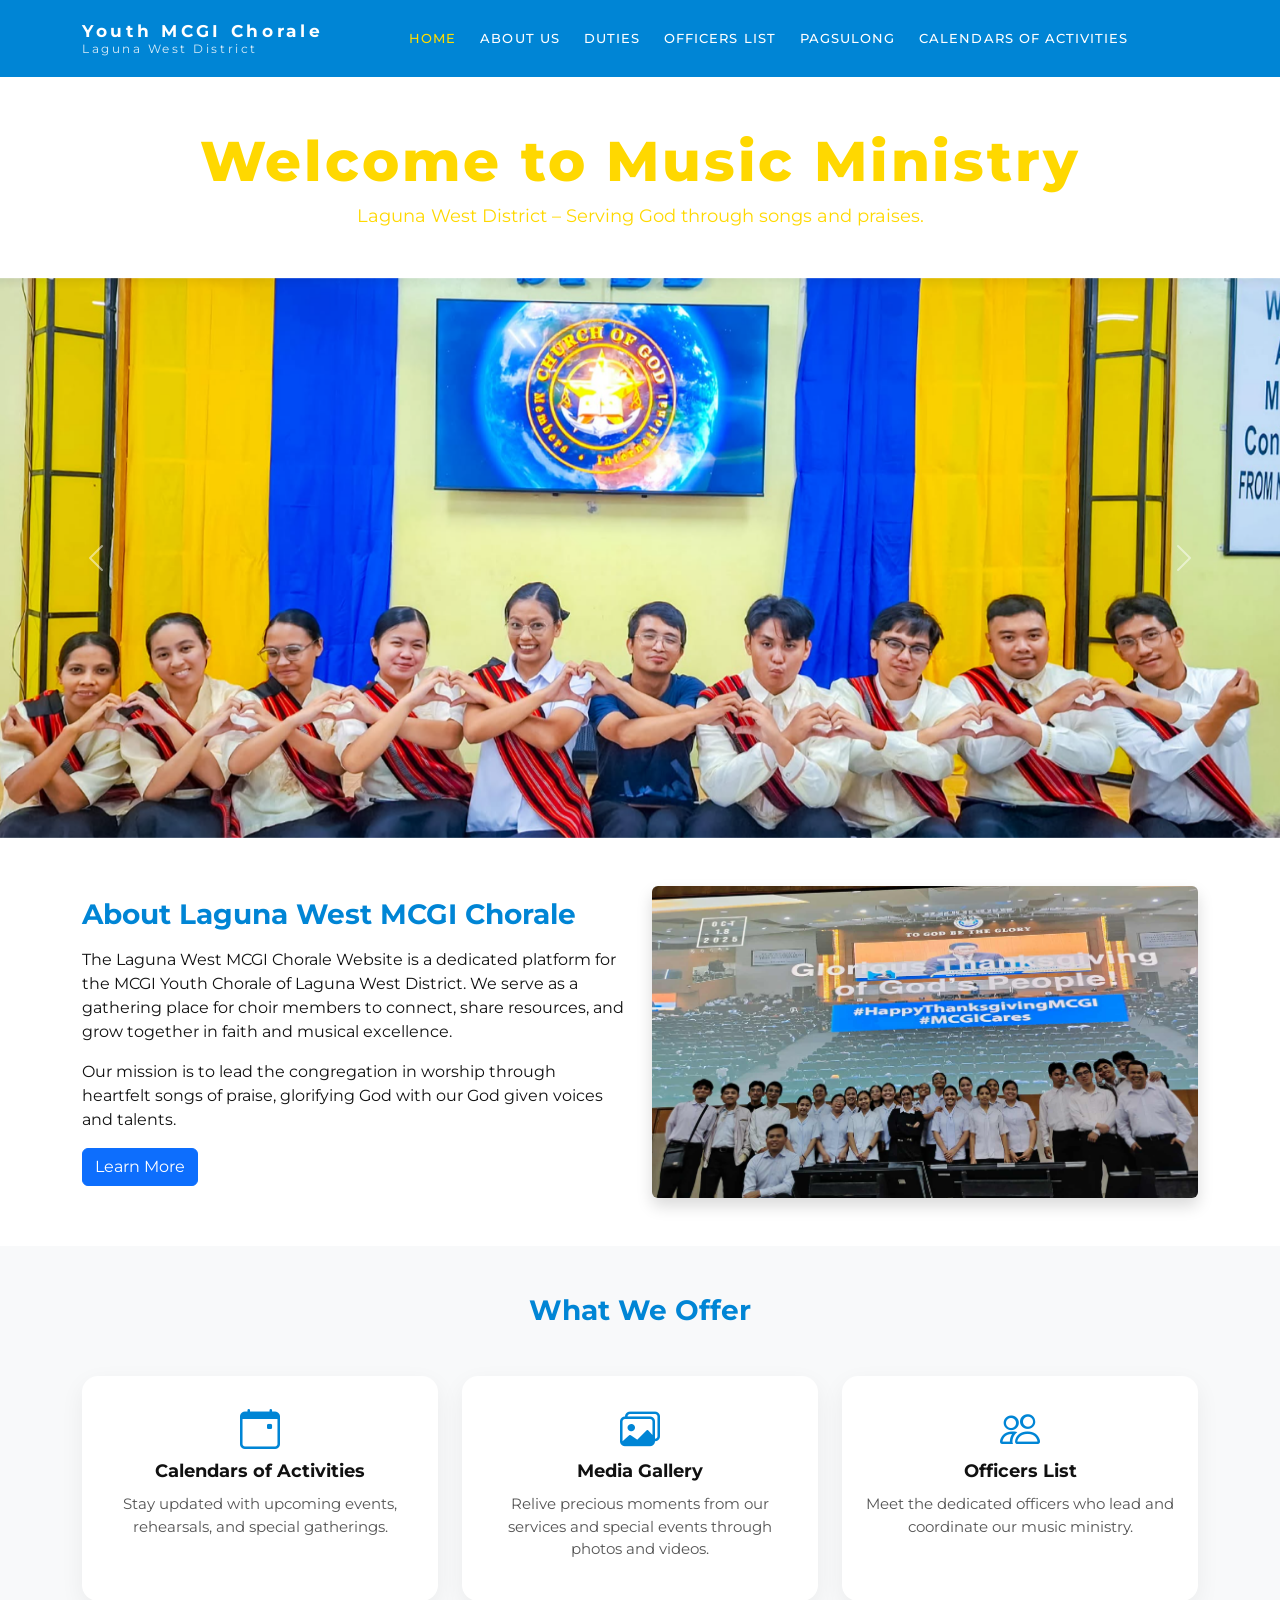
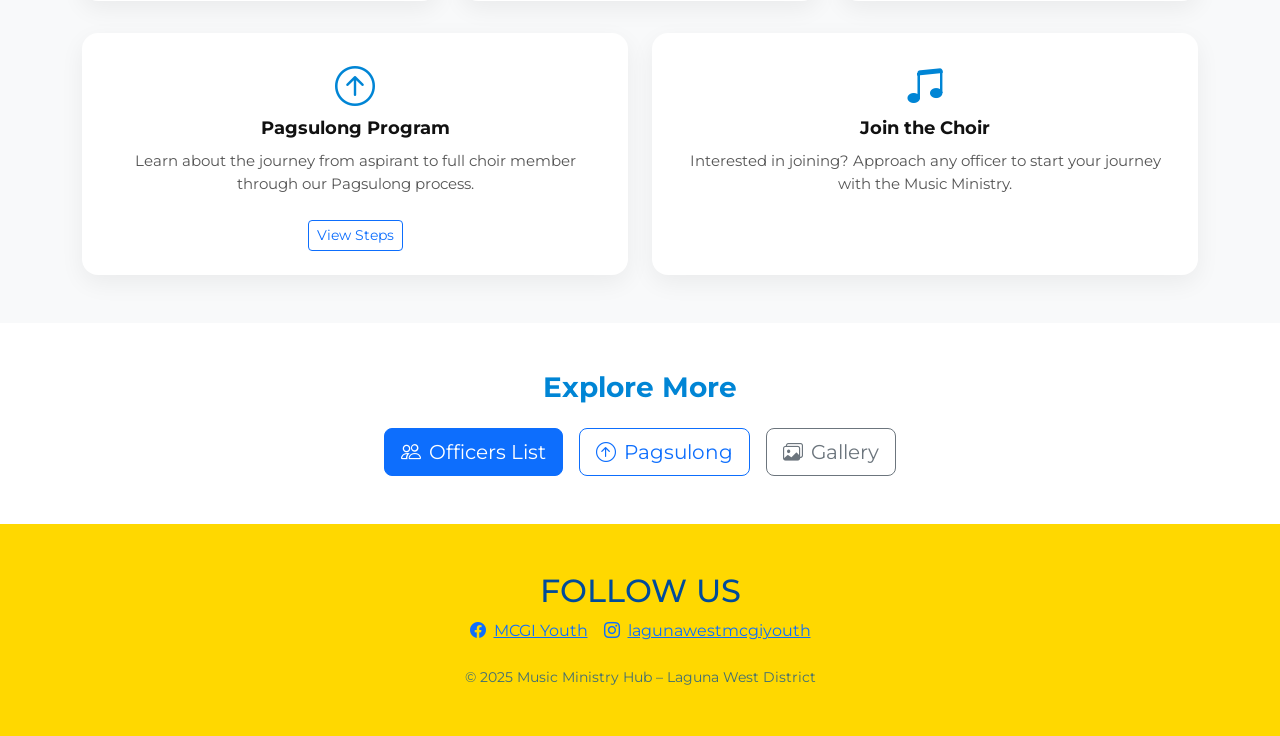
==== index.html @ b7846766 "Initial upload of MCGIChorale project" ====
<!DOCTYPE html>
<html lang="en">
  <head>
    <meta charset="utf-8" />
    <meta name="viewport" content="width=device-width, initial-scale=1" />
    <title>Home</title>

    <!-- Bootstrap CSS -->
    <link
      rel="stylesheet"
      href="https://cdn.jsdelivr.net/npm/bootstrap@5.3.3/dist/css/bootstrap.min.css"
      integrity="sha384-QWTKZyjpPEjISv5WaRU9OFeRpok6YctnYmDr5pNlyT2bRjXh0JMhjY6hW+ALEwIH"
      crossorigin="anonymous"
    />
    <!-- Google Fonts -->
    <link
      href="https://fonts.googleapis.com/css2?family=Montserrat:wght@300;400;500;600;700;800&display=swap"
      rel="stylesheet"
    />
    <!-- Font Awesome & Bootstrap Icons -->
    <link
      rel="stylesheet"
      href="https://cdnjs.cloudflare.com/ajax/libs/font-awesome/6.0.0/css/all.min.css"
    />
    <link
      rel="stylesheet"
      href="https://cdn.jsdelivr.net/npm/bootstrap-icons@1.11.3/font/bootstrap-icons.min.css"
    />

    <link rel="stylesheet" href="css/style.css" />
  </head>
  <body>
    <header class="site-header">
      <nav
        class="navbar navbar-expand-lg navbar-dark main-navbar py-3 fixed-top"
      >
        <div class="container">
          <a class="navbar-brand d-flex flex-column lh-sm" href="index.html">
            <span class="brand-title">Youth MCGI Chorale</span>
            <span class="brand-subtitle">Laguna West District</span>
          </a>

          <button
            class="navbar-toggler"
            type="button"
            data-bs-toggle="collapse"
            data-bs-target="#mainNav"
            aria-controls="mainNav"
            aria-expanded="false"
            aria-label="Toggle navigation"
          >
            <span class="navbar-toggler-icon"></span>
          </button>

          <div class="collapse navbar-collapse" id="mainNav">
            <ul class="navbar-nav mx-auto mb-2 mb-lg-0 gap-lg-2">
              <li class="nav-item">
                <a class="nav-link active" href="index.html">Home</a>
              </li>
              <li class="nav-item">
                <a class="nav-link" href="about.html">About Us</a>
              </li>
              <li class="nav-item">
                <a class="nav-link" href="duties.html">Duties</a>
              </li>
              <li class="nav-item">
                <a class="nav-link" href="officers.html">Officers List</a>
              </li>
              <li class="nav-item">
                <a class="nav-link" href="pagsulong.html">Pagsulong</a>
              </li>
              <li class="nav-item">
                <a class="nav-link" href="calendars.html">Calendars of Activities</a>
              </li>
            </ul>
          </div>
        </div>
      </nav>
    </header>

    <main>
      <!-- Welcome Section -->
      <section class="welcome-section text-center">
        <div class="container">
          <h1 class="welcome-title">Welcome to Music Ministry</h1>
          <p class="welcome-subtitle">
            Laguna West District – Serving God through songs and praises.
          </p>
        </div>
      </section>

      <!-- Hero Carousel Section -->
      <section class="hero">
        <div class="overlay"></div>
        <div class="container-fluid p-0 position-relative">
          <div
            id="heroCarousel"
            class="carousel slide hero-carousel"
            data-bs-ride="carousel"
          >
            <div class="carousel-inner">
              <div class="carousel-item active">
                <img
                  src="Images-Home/TG-Milags.png"
                  class="d-block w-100 hero-slide-img"
                  alt="MCGI Youth crowd 1"
                />
                <div class="carousel-caption text-start hero-caption"></div>
              </div>
              <div class="carousel-item">
                <img
                  src="Images-Home/TG-Apalit.png"
                  class="d-block w-100 hero-slide-img"
                  alt="MCGI Youth crowd 2"
                />
                <div class="carousel-caption text-start hero-caption"></div>
              </div>
              <div class="carousel-item">
                <img
                  src="Images-Home/TG-Mil1.png"
                  class="d-block w-100 hero-slide-img"
                  alt="MCGI Youth crowd 3"
                />
                <div class="carousel-caption text-start hero-caption"></div>
              </div>
            </div>
            <button
              class="carousel-control-prev"
              type="button"
              data-bs-target="#heroCarousel"
              data-bs-slide="prev"
            >
              <span
                class="carousel-control-prev-icon"
                aria-hidden="true"
              ></span>
              <span class="visually-hidden">Previous</span>
            </button>
            <button
              class="carousel-control-next"
              type="button"
              data-bs-target="#heroCarousel"
              data-bs-slide="next"
            >
              <span
                class="carousel-control-next-icon"
                aria-hidden="true"
              ></span>
              <span class="visually-hidden">Next</span>
            </button>
          </div>
        </div>
      </section>

      <!-- About Section -->
      <section class="about-section py-5">
        <div class="container">
          <div class="row align-items-center">
            <div class="col-lg-6 mb-4 mb-lg-0">
              <h2 class="section-title">About Laguna West MCGI Chorale</h2>
              <p>
                The Laguna West MCGI Chorale Website is a dedicated platform for
                the MCGI Youth Chorale of Laguna West District. We serve as a
                gathering place for choir members to connect, share resources,
                and grow together in faith and musical excellence.
              </p>
              <p>
                Our mission is to lead the congregation in worship through
                heartfelt songs of praise, glorifying God with our God given
                voices and talents.
              </p>
              <a href="about.html" class="btn btn-primary">Learn More</a>
            </div>
            <div class="col-lg-6">
              <img
                src="Images-Home/TG-Apalit.png"
                alt="Choir members"
                class="img-fluid rounded shadow"
              />
            </div>
          </div>
        </div>
      </section>

      <!-- Features Section -->
      <section class="features-section py-5 bg-light">
        <div class="container">
          <h2 class="section-title text-center mb-5">What We Offer</h2>
          <div class="row g-4">
            <div class="col-md-4">
              <div class="feature-card text-center p-4">
                <i class="bi bi-calendar-event feature-icon"></i>
                <h4>Calendars of Activities</h4>
                <p>
                  Stay updated with upcoming events, rehearsals, and special
                  gatherings.
                </p>
              </div>
            </div>
            <div class="col-md-4">
              <div class="feature-card text-center p-4">
                <i class="bi bi-images feature-icon"></i>
                <h4>Media Gallery</h4>
                <p>
                  Relive precious moments from our services and special events
                  through photos and videos.
                </p>
              </div>
            </div>
            <div class="col-md-4">
              <div class="feature-card text-center p-4">
                <i class="bi bi-people feature-icon"></i>
                <h4>Officers List</h4>
                <p>
                  Meet the dedicated officers who lead and coordinate our music
                  ministry.
                </p>
              </div>
            </div>
          </div>
          <div class="row g-4 mt-2">
            <div class="col-md-6">
              <div class="feature-card text-center p-4">
                <i class="bi bi-arrow-up-circle feature-icon"></i>
                <h4>Pagsulong Program</h4>
                <p>
                  Learn about the journey from aspirant to full choir member
                  through our Pagsulong process.
                </p>
                <a
                  href="pagsulong.html"
                  class="btn btn-outline-primary btn-sm mt-2"
                  >View Steps</a
                >
              </div>
            </div>
            <div class="col-md-6">
              <div class="feature-card text-center p-4">
                <i class="bi bi-music-note-beamed feature-icon"></i>
                <h4>Join the Choir</h4>
                <p>
                  Interested in joining? Approach any officer to start your
                  journey with the Music Ministry.
                </p>
              </div>
            </div>
          </div>
        </div>
      </section>

      <!-- Quick Links Section -->
      <section class="quick-links-section py-5">
        <div class="container text-center">
          <h2 class="section-title mb-4">Explore More</h2>
          <div class="d-flex flex-wrap justify-content-center gap-3">
            <a href="officers.html" class="btn btn-primary btn-lg">
              <i class="bi bi-people me-2"></i>Officers List
            </a>
            <a href="pagsulong.html" class="btn btn-outline-primary btn-lg">
              <i class="bi bi-arrow-up-circle me-2"></i>Pagsulong
            </a>
            <a href="#" class="btn btn-outline-secondary btn-lg">
              <i class="bi bi-images me-2"></i>Gallery
            </a>
          </div>
        </div>
      </section>
    </main>

    <footer class="footer">
      <div class="container text-center py-5">
        <h2>FOLLOW US</h2>
        <div
          class="social-links d-flex flex-column flex-sm-row justify-content-center gap-3"
        >
          <a
            href="https://www.facebook.com/MCGIYouthChannel"
            class="social-link d-inline-flex align-items-center"
            target="_blank"
          >
            <i class="bi bi-facebook icon me-2"></i>
            <span>MCGI Youth</span>
          </a>
          <a
            href="https://www.instagram.com/lagunawestmcgiyouth?igsh=N2QxOGtuZHoxdzh3"
            class="social-link d-inline-flex align-items-center"
            target="_blank"
          >
            <i class="bi bi-instagram icon me-2"></i>
            <span>lagunawestmcgiyouth</span>
          </a>
        </div>
        <p class="mt-4 mb-0 small opacity-75">
          &copy; 2025 Music Ministry Hub – Laguna West District
        </p>
      </div>
    </footer>

    <!-- Bootstrap JS -->
    <script
      src="https://cdn.jsdelivr.net/npm/bootstrap@5.3.3/dist/js/bootstrap.bundle.min.js"
      integrity="sha384-YvpcrYf0tY3lHB60NNkmXc5s9fDVZLESaAA55NDzOxhy9GkcIdslK1eN7N6jIeHz"
      crossorigin="anonymous"
    ></script>
  </body>
</html>
---- css/style.css ----
:root {
  --hero-height: 560px;
  --hero-tint: rgba(0, 0, 0, 0.25);
}

body {
  font-family: "Montserrat", "Comic Sans MS", cursive, sans-serif;
  color: #111;
}

/* Header / Navbar bar */
.site-header {
  background-color: #0085d5;
}

.main-navbar {
  background-color: #0085d5;
}

.main-navbar .navbar-brand .brand-title,
.main-navbar .navbar-brand .brand-subtitle {
  color: #ffffff;
}

.main-navbar .navbar-brand .brand-subtitle {
  opacity: 0.85;
}

/* Brand */
.navbar-brand .brand-title {
  font-weight: 700;
  letter-spacing: 0.22em;
  font-size: 1.05rem;
}

.navbar-brand .brand-subtitle {
  font-size: 0.72rem;
  letter-spacing: 0.22em;
  opacity: 0.7;
}

/* Navbar */
.navbar .nav-link {
  font-weight: 500;
  text-transform: uppercase;
  letter-spacing: 0.08em;
  font-size: 0.82rem;
  color: #ffffff;
}

.navbar .nav-link.active,
.navbar .nav-link:focus,
.navbar .nav-link:hover {
  color: #ffdd00;
}

.btn-get-in-touch {
  text-transform: uppercase;
  letter-spacing: 0.12em;
  font-weight: 600;
  border-width: 2px;
  padding: 0.75rem 1.35rem;
  border-color: #ffffff;
  color: #ffffff;
}

.btn-get-in-touch:hover,
.btn-get-in-touch:focus {
  background-color: #ffd416;
  color: #0085d5;
}

/* Welcome Section */
.welcome-section {
  background-color: #ffffff;
  padding: 8rem 1rem 3rem 1rem;
}

.welcome-title {
  font-size: clamp(2rem, 5vw, 3.5rem);
  font-weight: 800;
  letter-spacing: 0.05em;
  margin-bottom: 0.5rem;
  color: #ffd800;
}

.welcome-subtitle {
  font-size: 1.1rem;
  margin-bottom: 0;
  color: #ffd800;
}

/* Hero */
.hero {
  position: relative;
  min-height: 420px;
  overflow: hidden;
}

.hero-overlay {
  position: absolute;
  inset: 0;
  background: radial-gradient(
    circle at 30% 20%,
    rgba(255, 255, 255, 0.12),
    transparent 45%
  );
  pointer-events: none;
}

.hero-content {
  position: relative;
  z-index: 1;
  padding-top: 4rem;
  padding-bottom: 4rem;
}

.hero-title {
  color: #fff;
  font-weight: 800;
  font-size: clamp(2.1rem, 3.7vw, 3.25rem);
  margin-bottom: 0.9rem;
}

.hero-subtitle {
  color: rgba(255, 255, 255, 0.85);
  max-width: 40rem;
  margin: 0 0 1.8rem 0;
  font-family: Georgia, "Times New Roman", Times, serif;
  font-size: 1.05rem;
}

.hero-carousel,
.hero-carousel .carousel-inner,
.hero-slide-img {
  height: var(--hero-height);
}

.hero-slide-img {
  object-fit: cover;
}

.hero-caption {
  left: 10%;
  right: auto;
}

.btn-hero {
  color: #fff;
  border: 2px solid rgba(255, 255, 255, 0.65);
  background: transparent;
  padding: 0.9rem 1.7rem;
  border-radius: 0;
  text-transform: uppercase;
  letter-spacing: 0.16em;
  font-weight: 700;
  font-size: 0.78rem;
}

.btn-hero:hover,
.btn-hero:focus {
  color: #111;
  background: #fff;
  border-color: #fff;
}

/* About Section */
.about-section {
  background-color: #ffffff;
}

.section-title {
  font-weight: 700;
  font-size: 1.75rem;
  margin-bottom: 1rem;
  color: #0085d5;
}

/* Features Section */
.features-section {
  background-color: #f8f9fa;
}

.feature-card {
  background: #ffffff;
  border-radius: 1rem;
  box-shadow: 0 8px 25px rgba(0, 0, 0, 0.06);
  height: 100%;
  transition: transform 0.2s ease, box-shadow 0.2s ease;
}

.feature-card:hover {
  transform: translateY(-5px);
  box-shadow: 0 12px 35px rgba(0, 0, 0, 0.1);
}

.feature-icon {
  font-size: 2.5rem;
  color: #0085d5;
  margin-bottom: 1rem;
}

.feature-card h4 {
  font-weight: 700;
  font-size: 1.1rem;
  margin-bottom: 0.75rem;
}

.feature-card p {
  font-size: 0.95rem;
  color: #555;
}

/* Quick Links Section */
.quick-links-section {
  background-color: #ffffff;
}

/* Footer */
.site-footer,
.footer {
  background-color: #ffd800;
  color: #004b9a;
}

/* Officers / team cards */
.team-member {
  padding: 2rem 1.5rem;
  border-radius: 1rem;
  background: #ffffff;
  box-shadow: 0 10px 30px rgba(0, 0, 0, 0.06);
  height: 100%;
  display: flex;
  flex-direction: column;
  align-items: center;
}

.member-photo {
  width: 140px;
  height: 140px;
  border-radius: 50%;
  margin: 0 auto 1rem auto;
  background-color: #e9ecef;
  background-position: center;
  background-size: cover;
  background-repeat: no-repeat;
  box-shadow: 0 12px 30px rgba(0, 0, 0, 0.18);
}

.member-photo img {
  width: 100%;
  height: 100%;
  border-radius: 50%;
  object-fit: cover;
}

.team-member h3 {
  font-size: 1rem;
  font-weight: 700;
  letter-spacing: 0.06em;
  text-transform: uppercase;
  margin-bottom: 0.4rem;
}

.team-member .position {
  font-size: 0.9rem;
  color: #555;
  margin-bottom: 0.75rem;
}

.officer-link {
  display: inline-flex;
  align-items: center;
  gap: 0.35rem;
  font-size: 0.85rem;
  color: #0d6efd;
  text-decoration: none;
  margin-top: auto;
}

.officer-link:hover {
  text-decoration: underline;
}

/* Pagsulong steps */
.pagsulong-step {
  margin-bottom: 3rem;
}

.pagsulong-step-number {
  font-weight: 800;
  font-size: 1.1rem;
  letter-spacing: 0.12em;
  text-transform: uppercase;
  color: #0085d5;
}

.pagsulong-step-title {
  font-weight: 700;
  font-size: 1.2rem;
}

.pagsulong-step-text {
  font-size: 0.96rem;
}

.pagsulong-step-text small {
  display: block;
  color: #555;
}

.pagsulong-image-square {
  width: 100%;
  aspect-ratio: 1 / 1;
  object-fit: cover;
  border-radius: 8px; /* optional */
}

.footer-heading {
  text-transform: uppercase;
  letter-spacing: 0.18em;
  font-weight: 800;
  font-size: 1.2rem;
}

.footer-label {
  font-weight: 600;
  margin-right: 0.5rem;
}

.footer-link {
  color: #004b9a;
  font-weight: 600;
  text-decoration: none;
}

.footer-link:hover,
.footer-link:focus {
  text-decoration: underline;
}

/* About Page */
.about-header {
  background: linear-gradient(135deg, #0085d5 0%, #004b9a 100%);
}

.timeline-badge {
  display: inline-block;
  background-color: #0085d5;
  color: #fff;
  padding: 0.5rem 1rem;
  border-radius: 2rem;
  font-weight: 700;
  font-size: 0.9rem;
  margin-bottom: 1rem;
}

.timeline-badge.highlight {
  background-color: #ffd800;
  color: #004b9a;
}

.timeline-content {
  background: #fff;
  padding: 2rem;
  border-radius: 1rem;
  box-shadow: 0 8px 25px rgba(0, 0, 0, 0.06);
  border-left: 4px solid #0085d5;
  text-align: left;
}

.timeline-content.highlight-card {
  border-left-color: #ffd800;
  background: linear-gradient(135deg, #fffef5 0%, #fff 100%);
}

.timeline-content h3 {
  font-size: 1.3rem;
  font-weight: 700;
  color: #0085d5;
  margin-bottom: 1rem;
}

.song-list {
  list-style: none;
  padding-left: 0;
  margin-bottom: 1rem;
}

.song-list li {
  padding: 0.35rem 0;
  font-weight: 500;
}

.info-card {
  background: #fff;
  padding: 2rem;
  border-radius: 1rem;
  box-shadow: 0 8px 25px rgba(0, 0, 0, 0.06);
}

.info-card h3 {
  font-size: 1.25rem;
  font-weight: 700;
  color: #0085d5;
  margin-bottom: 1rem;
}

.milestone-card {
  background: rgba(255, 255, 255, 0.1);
  padding: 1.5rem;
  border-radius: 1rem;
  height: 100%;
}

.milestone-year {
  font-size: 1.5rem;
  font-weight: 800;
  color: #ffd800;
  margin-bottom: 0.75rem;
}

/* Duties Page */
.duties-header {
  background: linear-gradient(135deg, #0085d5 0%, #004b9a 100%);
}

.duties-events-section {
  background-color: #fffef5;
}

.duties-blue-section {
  background: linear-gradient(135deg, #0085d5 0%, #004b9a 100%);
}

.section-title-light {
  font-weight: 700;
  font-size: 1.75rem;
  margin-bottom: 1rem;
  color: #ffffff;
}

.duty-card {
  border-radius: 1rem;
  overflow: hidden;
  box-shadow: 0 8px 25px rgba(0, 0, 0, 0.08);
}

.duty-card-yellow {
  background: #ffffff;
  border-left: 5px solid #ffd800;
}

.duty-card-blue {
  background: rgba(255, 255, 255, 0.1);
  border-left: 5px solid #ffd800;
}

.duty-image {
  height: 100%;
  min-height: 160px;
  background-size: cover;
  background-position: center;
  background-repeat: no-repeat;
}

.duty-image-placeholder {
  height: 100%;
  min-height: 160px;
  background: linear-gradient(135deg, #ffd800 0%, #f5c400 100%);
  display: flex;
  align-items: center;
  justify-content: center;
  color: rgba(255, 255, 255, 0.6);
  font-size: 2.5rem;
}

.duty-image-placeholder-light {
  height: 100%;
  min-height: 160px;
  background: rgba(255, 255, 255, 0.15);
  display: flex;
  align-items: center;
  justify-content: center;
  color: rgba(255, 255, 255, 0.4);
  font-size: 2.5rem;
}

.duty-content {
  padding: 1.5rem 2rem;
}

.duty-content h3 {
  font-size: 1.25rem;
  font-weight: 700;
  color: #004b9a;
  margin-bottom: 0.5rem;
}

.duty-content p {
  font-size: 0.95rem;
  color: #555;
  margin-bottom: 0;
}

.duty-content-light {
  padding: 1.5rem 2rem;
}

.duty-content-light h3 {
  font-size: 1.25rem;
  font-weight: 700;
  color: #ffd800;
  margin-bottom: 0.5rem;
}

.duty-content-light p {
  font-size: 0.95rem;
  color: rgba(255, 255, 255, 0.85);
  margin-bottom: 0;
}

/* Calendar Page */
.calendar-header {
  background: linear-gradient(135deg, #0085d5 0%, #004b9a 100%);
}

.calendar-month {
  background: #fff;
  border-radius: 1rem;
  padding: 2rem;
  box-shadow: 0 8px 25px rgba(0, 0, 0, 0.06);
}

.month-title {
  font-size: 1.5rem;
  font-weight: 700;
  color: #0085d5;
  margin-bottom: 1.5rem;
  padding-bottom: 0.75rem;
  border-bottom: 2px solid #ffd800;
}

.calendar-table {
  margin-bottom: 0;
}

.calendar-table th {
  font-weight: 600;
  text-transform: uppercase;
  font-size: 0.85rem;
  letter-spacing: 0.05em;
}

.calendar-table td {
  vertical-align: middle;
}

.schedule-card {
  background: #fff;
  padding: 2rem;
  border-radius: 1rem;
  box-shadow: 0 8px 25px rgba(0, 0, 0, 0.06);
  height: 100%;
  transition: transform 0.2s ease;
}

.schedule-card:hover {
  transform: translateY(-5px);
}

.schedule-icon {
  font-size: 2.5rem;
  color: #0085d5;
  margin-bottom: 1rem;
}

.schedule-card h4 {
  font-weight: 700;
  color: #004b9a;
}

@media (max-width: 576px) {
  :root {
    --hero-height: 520px;
  }

  .btn-get-in-touch {
    width: 100%;
  }
}
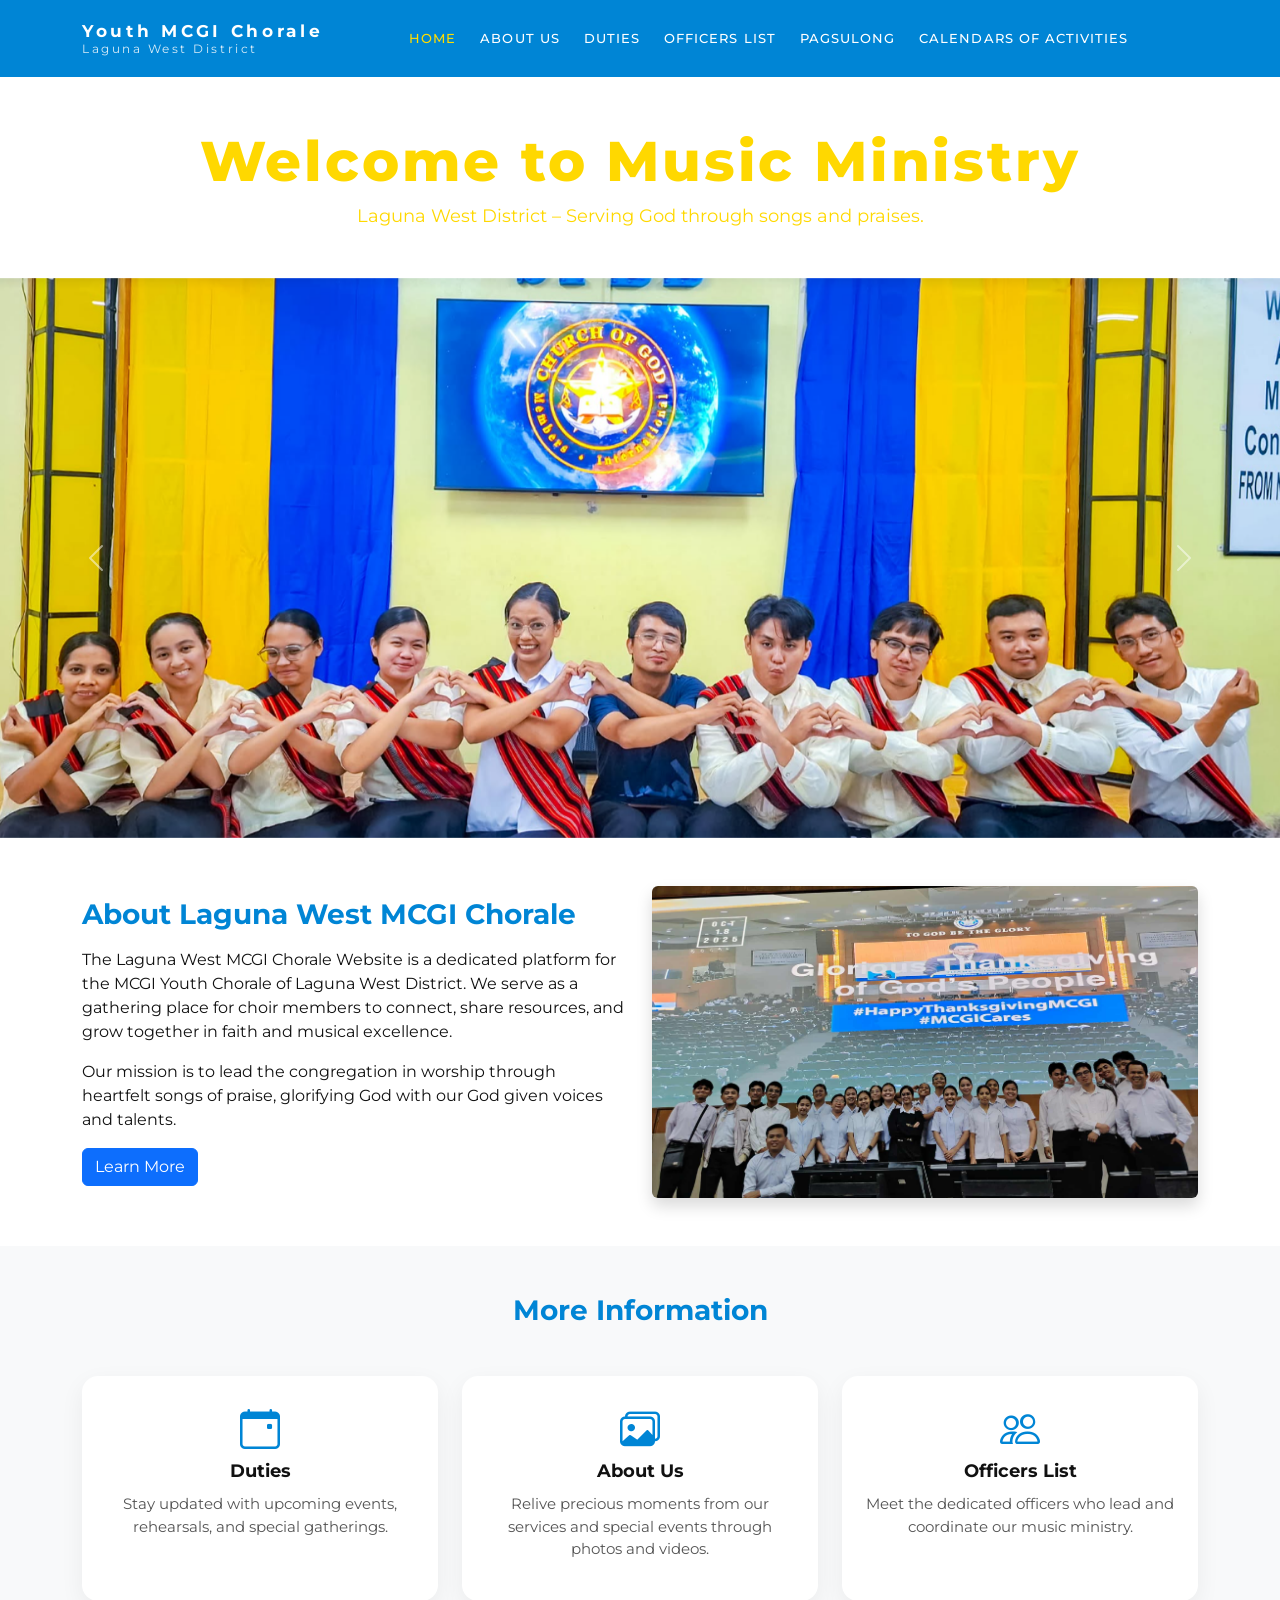
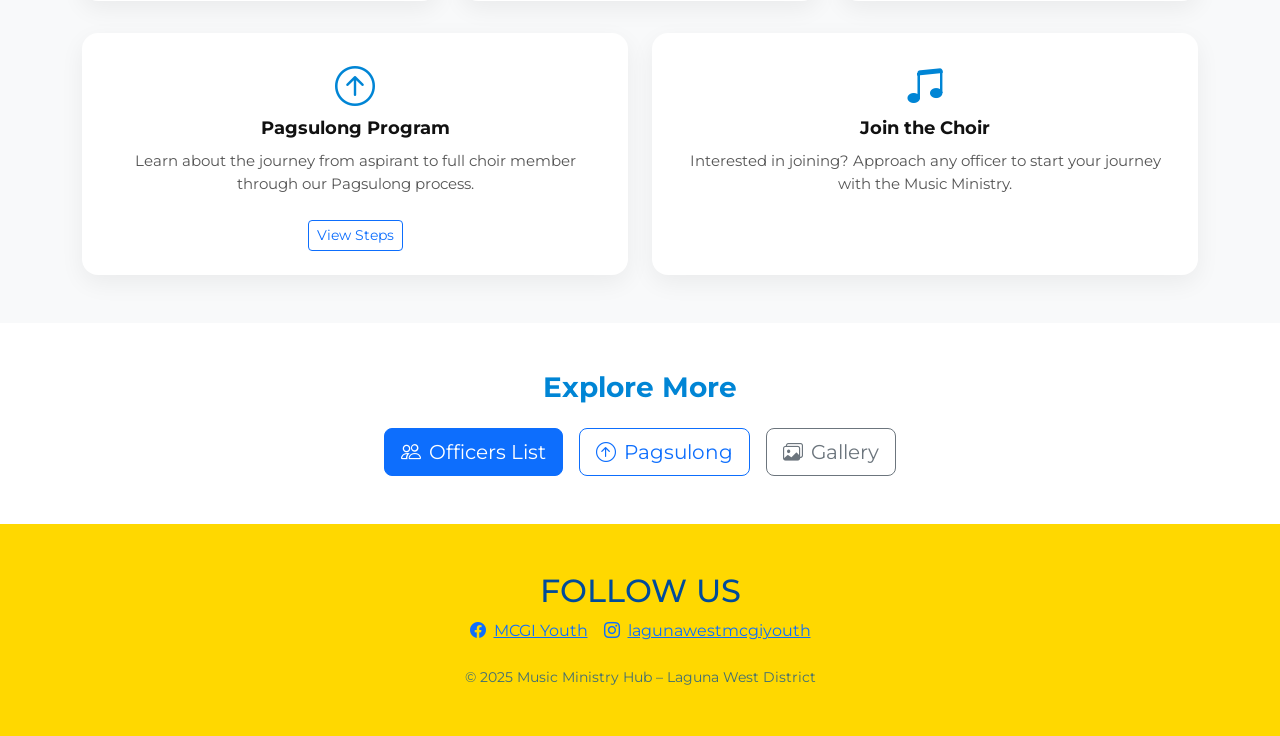
==== commit f0a3fa10: "index update" ====
--- a/index.html
+++ b/index.html
@@ -70,7 +70,9 @@
                 <a class="nav-link" href="pagsulong.html">Pagsulong</a>
               </li>
               <li class="nav-item">
-                <a class="nav-link" href="calendars.html">Calendars of Activities</a>
+                <a class="nav-link" href="calendars.html"
+                  >Calendars of Activities</a
+                >
               </li>
             </ul>
           </div>
@@ -185,12 +187,12 @@
       <!-- Features Section -->
       <section class="features-section py-5 bg-light">
         <div class="container">
-          <h2 class="section-title text-center mb-5">What We Offer</h2>
+          <h2 class="section-title text-center mb-5">More Information</h2>
           <div class="row g-4">
             <div class="col-md-4">
               <div class="feature-card text-center p-4">
                 <i class="bi bi-calendar-event feature-icon"></i>
-                <h4>Calendars of Activities</h4>
+                <h4>Duties</h4>
                 <p>
                   Stay updated with upcoming events, rehearsals, and special
                   gatherings.
@@ -200,7 +202,7 @@
             <div class="col-md-4">
               <div class="feature-card text-center p-4">
                 <i class="bi bi-images feature-icon"></i>
-                <h4>Media Gallery</h4>
+                <h4>About Us</h4>
                 <p>
                   Relive precious moments from our services and special events
                   through photos and videos.
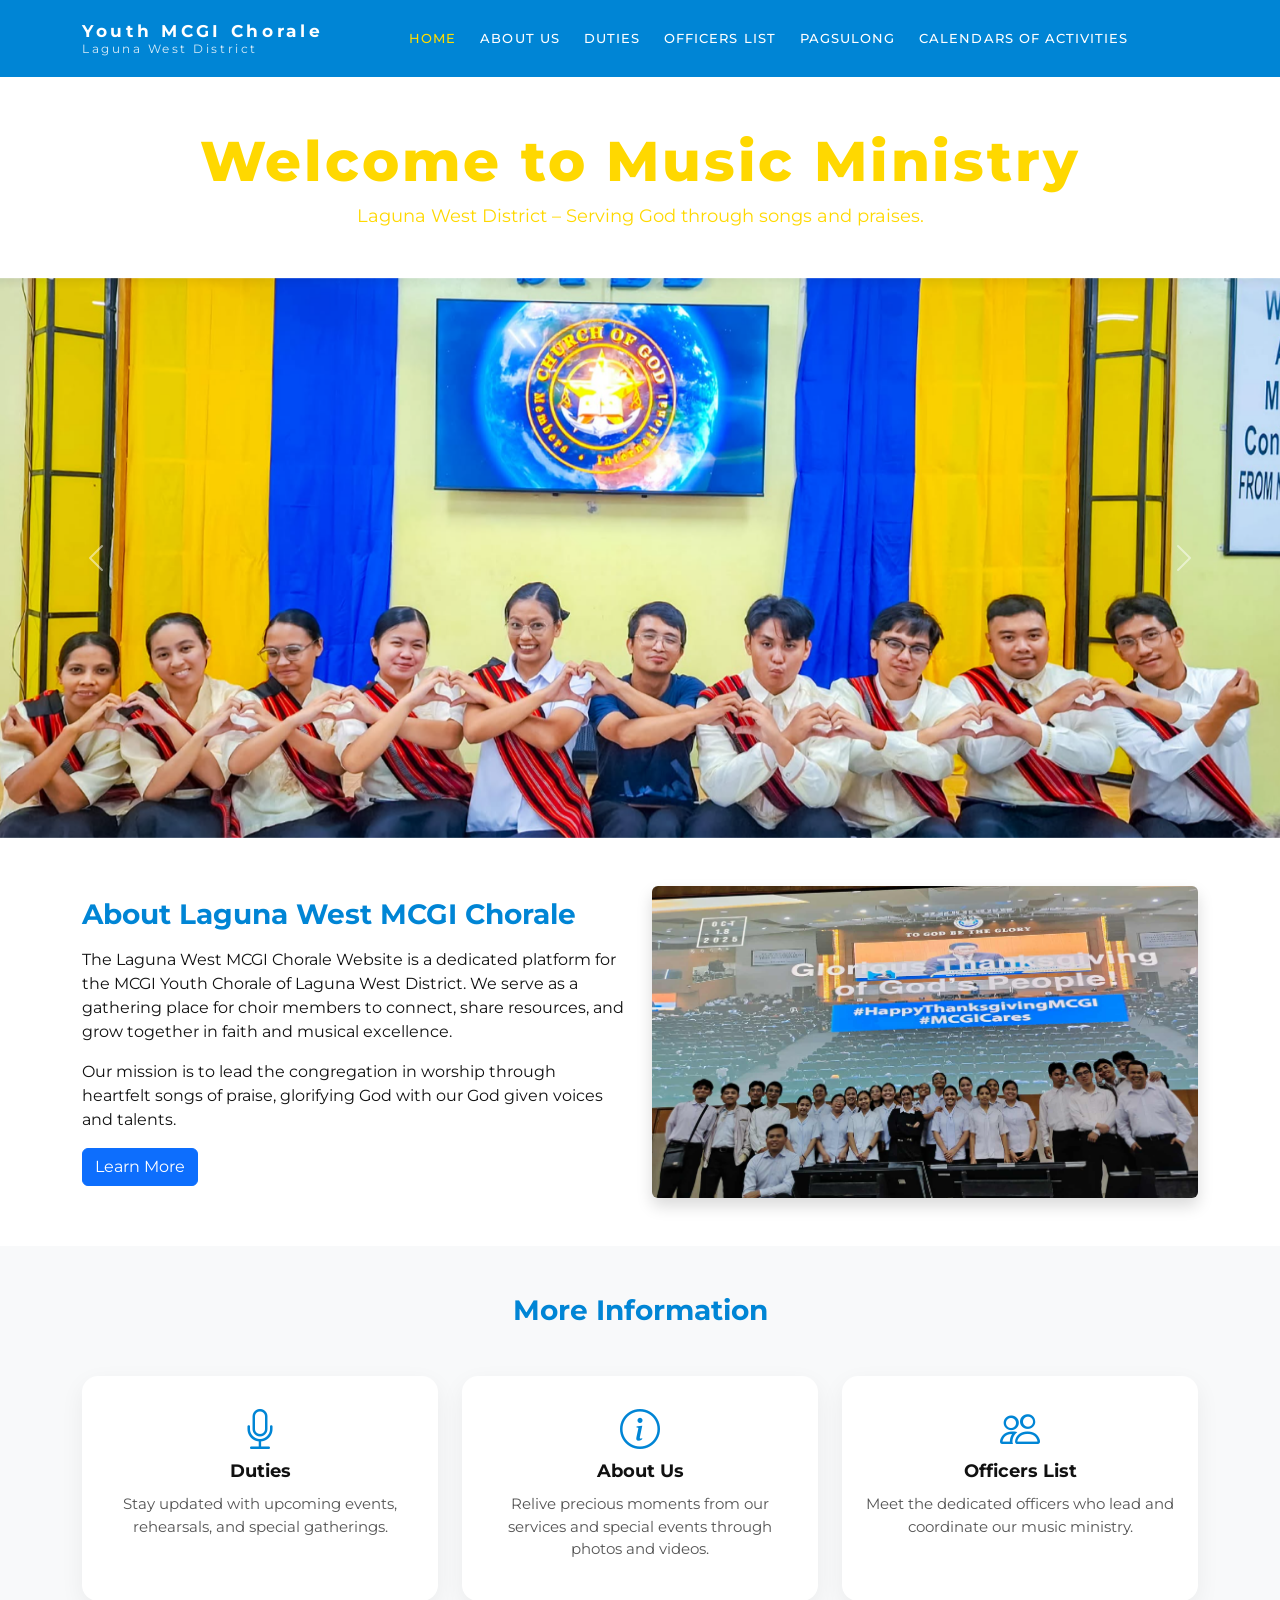
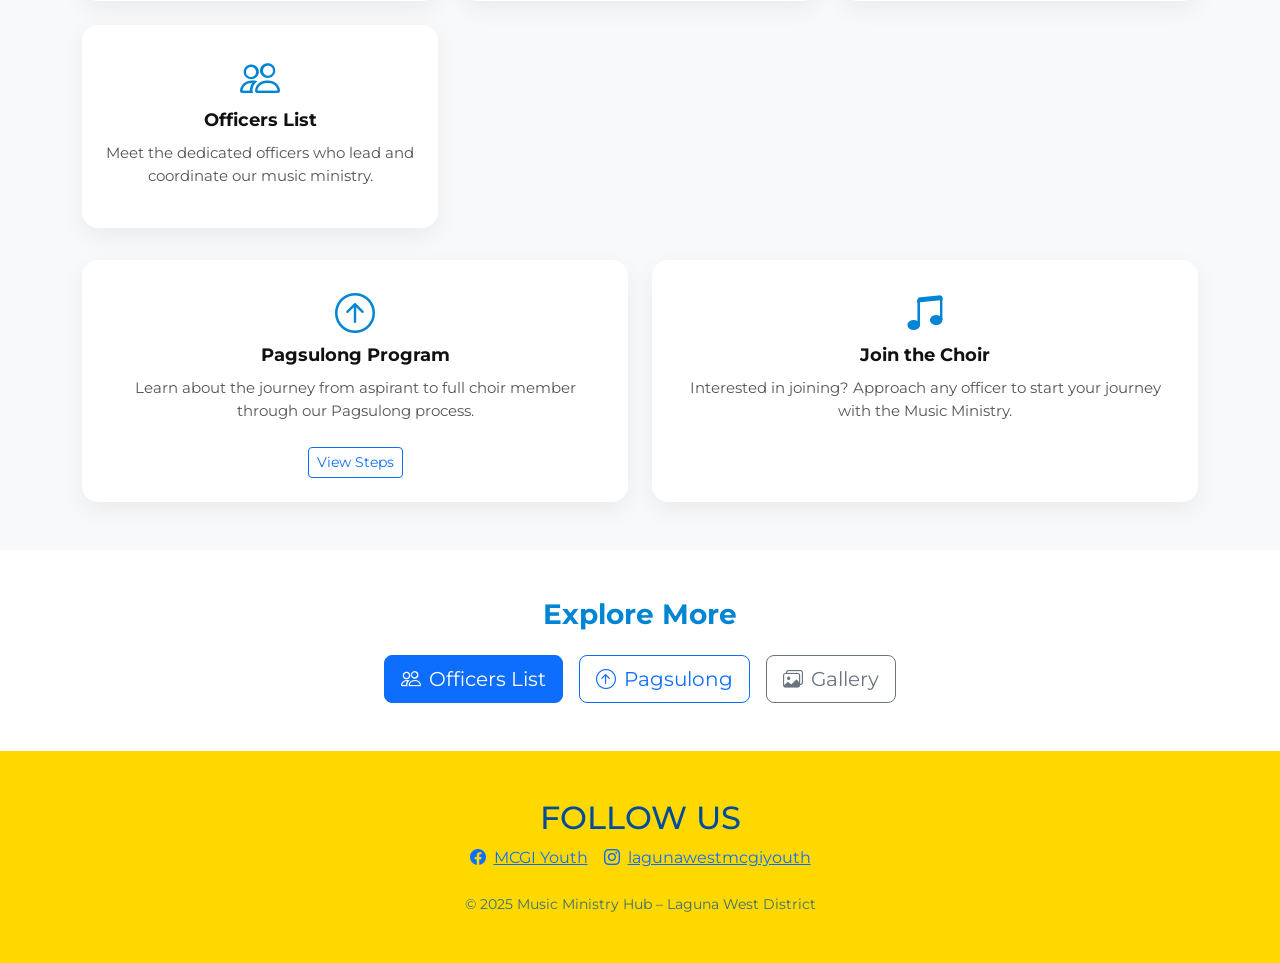
==== commit b6f1bd51: "new update for index" ====
--- a/index.html
+++ b/index.html
@@ -191,7 +191,7 @@
           <div class="row g-4">
             <div class="col-md-4">
               <div class="feature-card text-center p-4">
-                <i class="bi bi-calendar-event feature-icon"></i>
+                <i class="bi bi-mic feature-icon"></i>
                 <h4>Duties</h4>
                 <p>
                   Stay updated with upcoming events, rehearsals, and special
@@ -199,13 +199,25 @@
                 </p>
               </div>
             </div>
+
             <div class="col-md-4">
               <div class="feature-card text-center p-4">
-                <i class="bi bi-images feature-icon"></i>
+                <i class="bi bi-info-circle feature-icon"></i>
                 <h4>About Us</h4>
                 <p>
                   Relive precious moments from our services and special events
                   through photos and videos.
+                </p>
+              </div>
+            </div>
+
+            <div class="col-md-4">
+              <div class="feature-card text-center p-4">
+                <i class="bi bi-people feature-icon"></i>
+                <h4>Officers List</h4>
+                <p>
+                  Meet the dedicated officers who lead and coordinate our music
+                  ministry.
                 </p>
               </div>
             </div>
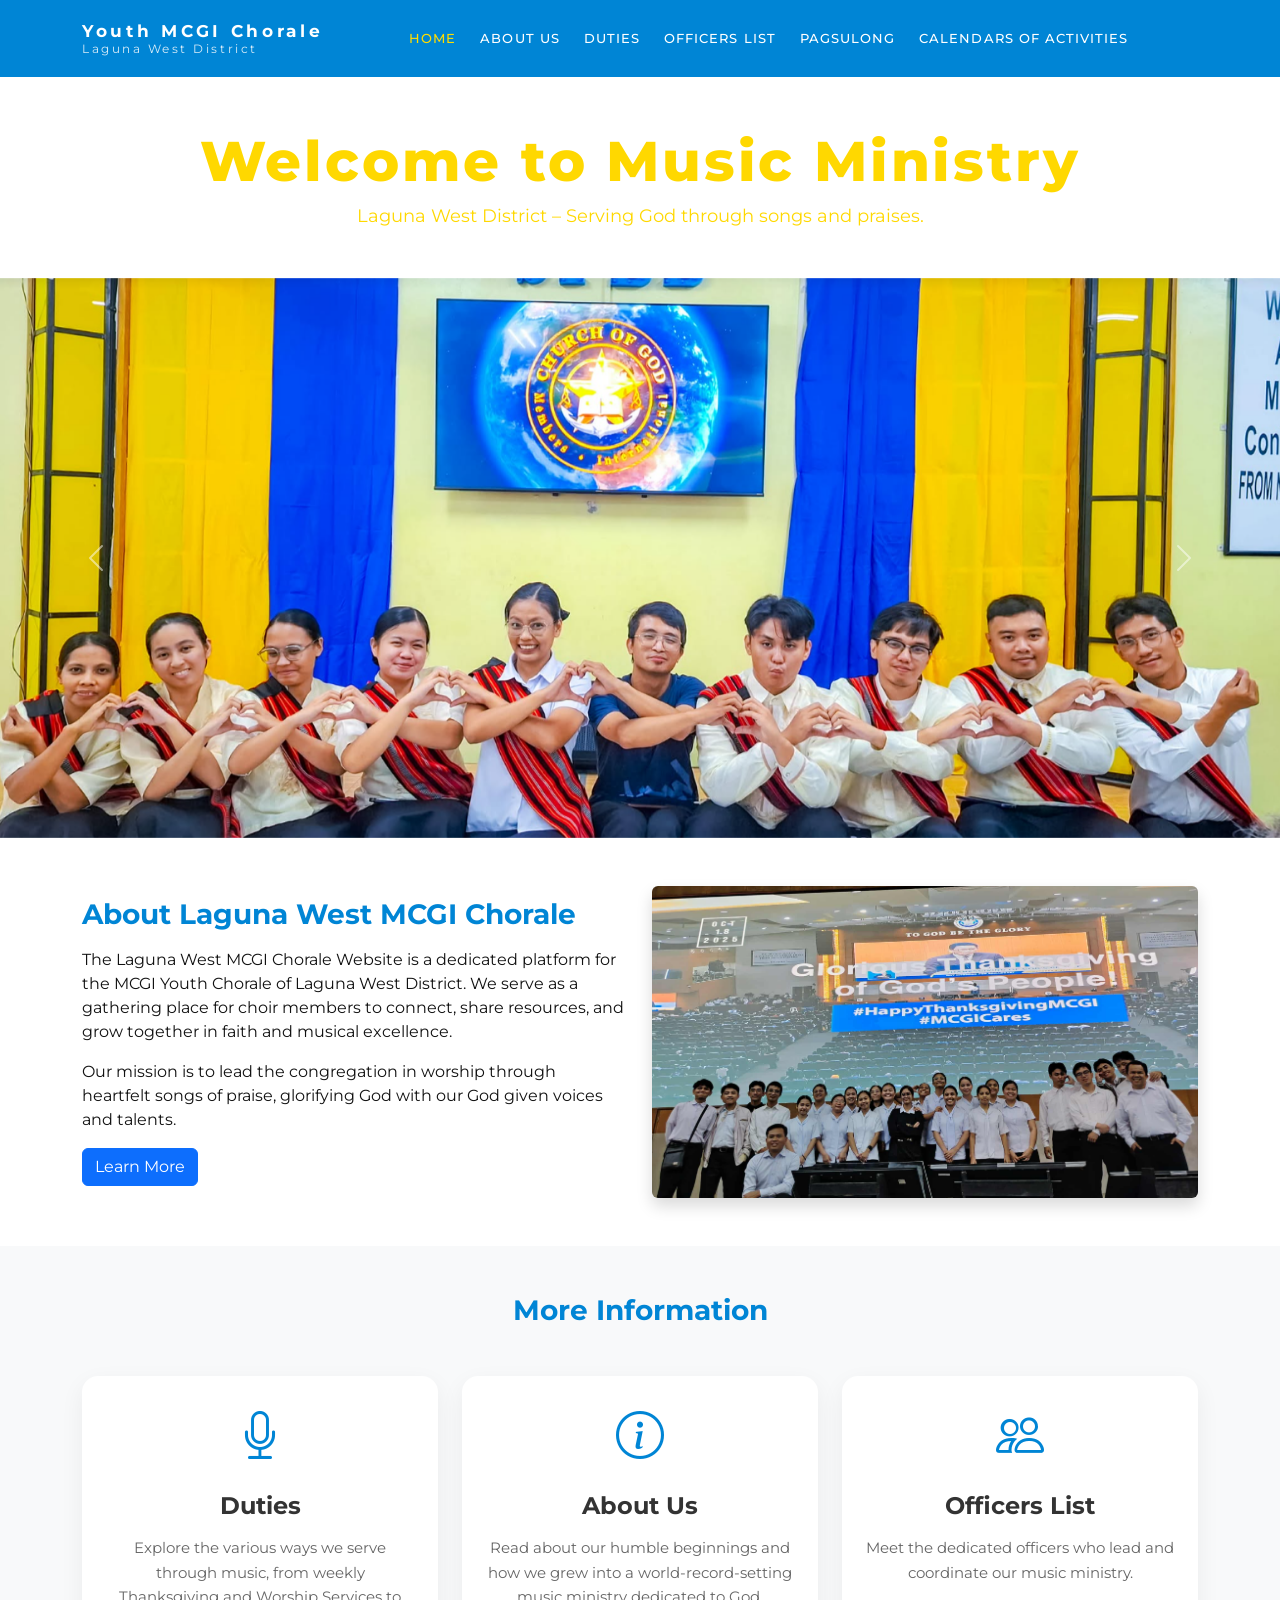
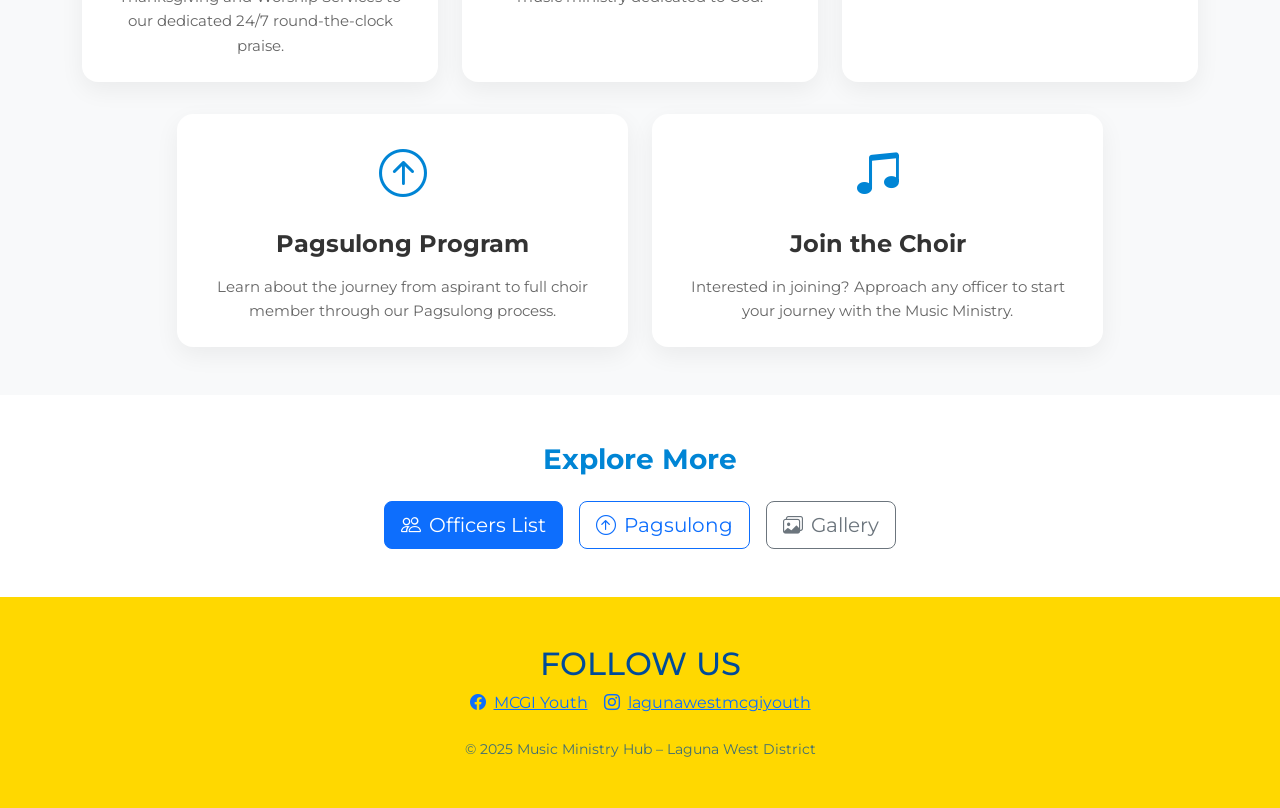
==== commit 401c45b1: "update to feature section" ====
--- a/index.html
+++ b/index.html
@@ -188,31 +188,33 @@
       <section class="features-section py-5 bg-light">
         <div class="container">
           <h2 class="section-title text-center mb-5">More Information</h2>
+
           <div class="row g-4">
             <div class="col-md-4">
-              <div class="feature-card text-center p-4">
+              <div class="feature-card text-center p-4 h-100">
                 <i class="bi bi-mic feature-icon"></i>
                 <h4>Duties</h4>
                 <p>
-                  Stay updated with upcoming events, rehearsals, and special
-                  gatherings.
+                  Explore the various ways we serve through music, from weekly
+                  Thanksgiving and Worship Services to our dedicated 24/7
+                  round-the-clock praise.
                 </p>
               </div>
             </div>
 
             <div class="col-md-4">
-              <div class="feature-card text-center p-4">
+              <div class="feature-card text-center p-4 h-100">
                 <i class="bi bi-info-circle feature-icon"></i>
                 <h4>About Us</h4>
                 <p>
-                  Relive precious moments from our services and special events
-                  through photos and videos.
+                  Read about our humble beginnings and how we grew into a
+                  world-record-setting music ministry dedicated to God.
                 </p>
               </div>
             </div>
 
             <div class="col-md-4">
-              <div class="feature-card text-center p-4">
+              <div class="feature-card text-center p-4 h-100">
                 <i class="bi bi-people feature-icon"></i>
                 <h4>Officers List</h4>
                 <p>
@@ -221,35 +223,21 @@
                 </p>
               </div>
             </div>
-            <div class="col-md-4">
-              <div class="feature-card text-center p-4">
-                <i class="bi bi-people feature-icon"></i>
-                <h4>Officers List</h4>
-                <p>
-                  Meet the dedicated officers who lead and coordinate our music
-                  ministry.
-                </p>
-              </div>
-            </div>
-          </div>
-          <div class="row g-4 mt-2">
-            <div class="col-md-6">
-              <div class="feature-card text-center p-4">
+          </div>
+          <div class="row g-4 mt-2 justify-content-center">
+            <div class="col-md-5">
+              <div class="feature-card text-center p-4 h-100">
                 <i class="bi bi-arrow-up-circle feature-icon"></i>
                 <h4>Pagsulong Program</h4>
                 <p>
                   Learn about the journey from aspirant to full choir member
                   through our Pagsulong process.
                 </p>
-                <a
-                  href="pagsulong.html"
-                  class="btn btn-outline-primary btn-sm mt-2"
-                  >View Steps</a
-                >
-              </div>
-            </div>
-            <div class="col-md-6">
-              <div class="feature-card text-center p-4">
+              </div>
+            </div>
+
+            <div class="col-md-5">
+              <div class="feature-card text-center p-4 h-100">
                 <i class="bi bi-music-note-beamed feature-icon"></i>
                 <h4>Join the Choir</h4>
                 <p>
--- a/css/style.css
+++ b/css/style.css
@@ -179,36 +179,41 @@
 /* Features Section */
 .features-section {
   background-color: #f8f9fa;
+  padding: 80px 0; /* Add more breathing room top/bottom */
 }
 
 .feature-card {
   background: #ffffff;
   border-radius: 1rem;
   box-shadow: 0 8px 25px rgba(0, 0, 0, 0.06);
-  height: 100%;
-  transition: transform 0.2s ease, box-shadow 0.2s ease;
+  transition: transform 0.2s ease;
+  display: flex;
+  flex-direction: column;
+  height: 100%; /* Works with the h-100 class */
 }
 
 .feature-card:hover {
-  transform: translateY(-5px);
-  box-shadow: 0 12px 35px rgba(0, 0, 0, 0.1);
+  transform: translateY(-8px);
+  box-shadow: 0 15px 40px rgba(0, 133, 213, 0.15); /* Tinted shadow on hover */
 }
 
 .feature-icon {
-  font-size: 2.5rem;
-  color: #0085d5;
-  margin-bottom: 1rem;
+  font-size: 3rem; /* Slightly larger for impact */
+  color: #0085d5;
+  margin-bottom: 1.25rem;
 }
 
 .feature-card h4 {
   font-weight: 700;
-  font-size: 1.1rem;
-  margin-bottom: 0.75rem;
+  color: #333;
+  margin-bottom: 1rem;
 }
 
 .feature-card p {
   font-size: 0.95rem;
-  color: #555;
+  color: #666;
+  line-height: 1.6;
+  margin-bottom: 0;
 }
 
 /* Quick Links Section */
